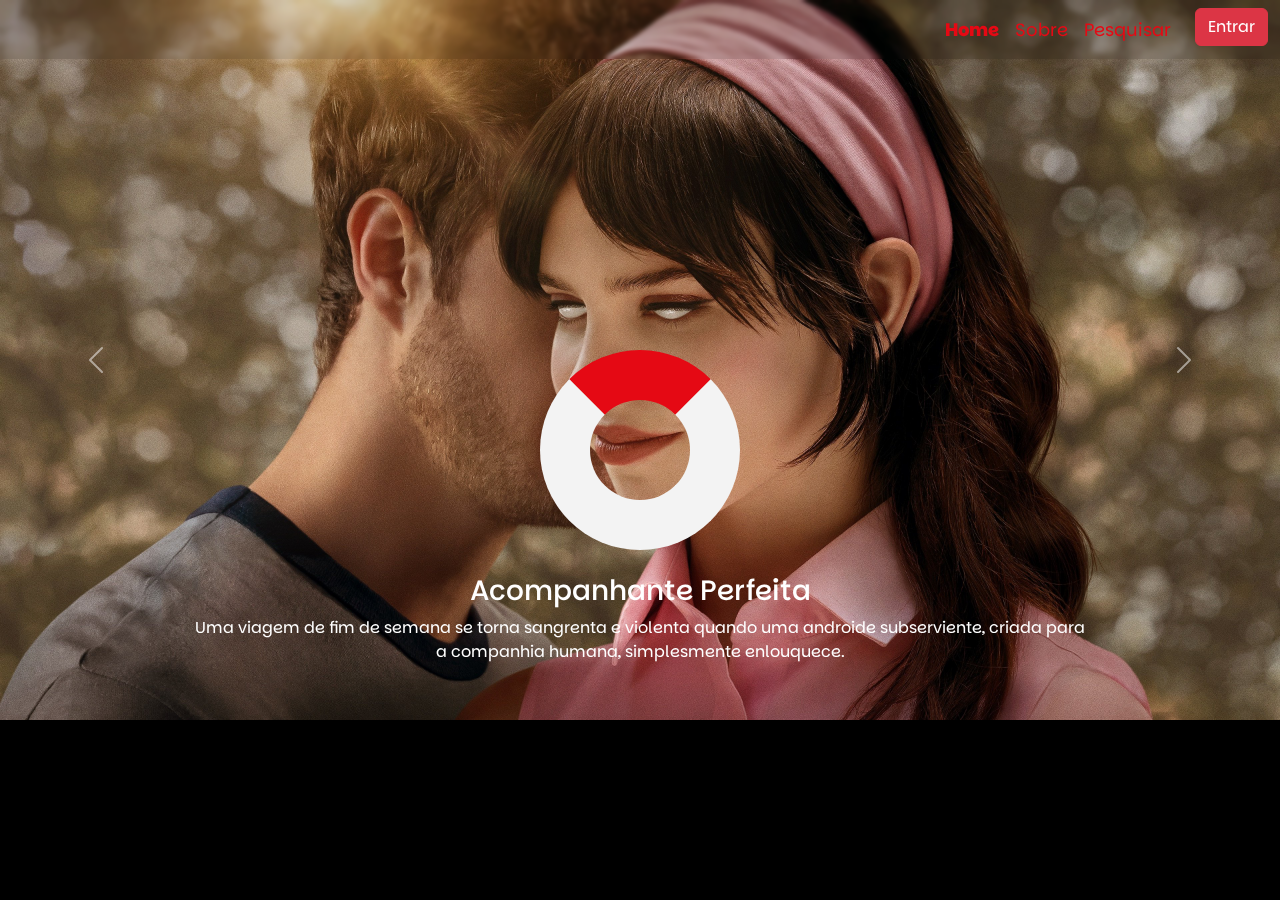
==== index.html @ 79a77453 "Completo até o banner do index.html" ====
<!DOCTYPE html>
<html lang="pt-br">
<head>
    <meta charset="UTF-8">
    <meta name="viewport" content="width=device-width, initial-scale=1.0" />
    <title>GMovies</title>
    <link rel="shortcut icon" href="img/favicon.png" type="image/x-icon" />
    <link 
    rel="stylesheet" 
    href="https://cdn.jsdelivr.net/npm/bootstrap@5.3.3/dist/css/bootstrap.min.css"
    />
    <link rel="stylesheet" href="css/main.css" />
    <link rel="stylesheet" href="css/index.css" />
</head>
<body>
    <div class="loader"></div>
    <!-- navbar start -->
     <nav class="navbar navbar-expand-lg navbar-dark fixed-top">
        <div class="container-fluid">
            <a class="navbar-brand" href="index.html">

            </a>
            <button 
            class="navbar-toggler"
            type="button"
            data-bs-toggle="collapse"
            data-bs-target="#navbarNav"
            aria-controls="navbarNav"
            aria-expanded="false"
            aria-label="Toggle navigation"
            >
                <span class="navbar-toggler-icon"></span>
            </button>
            <div class="collapse navbar-collapse" id="navbarNav">
                <ul class="navbar-nav ms-auto">
                    <li class="nav-item">
                        <a class="nav-link active" aria-current="page" href="index.html">Home</a>
                    </li>
                    <li class="nav-item">
                        <a class="nav-link" href="sobre.html">Sobre</a>
                    </li>
                    <li class="nav-item">
                        <a class="nav-link" href="pesquisar.html">Pesquisar</a>
                    </li>
                    <li>
                        <a class="btn btn-danger ms-sm-3 text-white" href="login.html">Entrar</a>
                    </li>
                </ul>
            </div>
        </div>
     </nav>
</body>
</html>
<!-- navbar end-->

<!-- banner start-->
 <div class="container-fluid p-0">
    <div
    id="carouselBanner"
    class="carousel slide carousel-light carousel-fade"
    data-bs-ride="carousel">
        <div id="carousel-home" class="carousel-inner">
            <div class="carousel-item active" data-bs-interval="8000">
                <img 
                src="img/banner/moana2.jpg"
                class="d-block w-100" 
                alt="Moana 2"
                />
                <div class="carousel-caption d-md-block">
                    <h3>Moana 2</h3>
                    <p class="d-none d-md-block">
                        Depois de receber um chamado inesperado de seus ancestrais 
                        navegadores, Moana vai viajar para mares distantes da Oceania, 
                        em águas perdidas em uma aventura perigosa.
                    </p>
                </div>
            </div>
            <div class="carousel-item active" data-bs-interval="8000">
                <img 
                src="img/banner/capitao-america-4.jpg"
                class="d-block w-100" 
                alt="Capitão América: Adimirável Mundo Novo"
                />
                <div class="carousel-caption d-md-block">
                    <h3>Capitão América: Adimirável Mundo Novo</h3>
                    <p class="d-none d-md-block">
                        Após se encontrar com o recém-eleito presidente dos EUA, 
                        Thaddeus Ross, Sam se vê no meio de um incidente internacional.
                        Ele deve descobrir o motivo por trás de uma conspiração global 
                        nefasta antes que o verdadeiro gênio faça o mundo inteiro ser 
                        dominado pelo vermelho.
                    </p>
                </div>
            </div>
            <div class="carousel-item active" data-bs-interval="8000">
                <img 
                src="img/banner/entre-montanhas.jpg"
                class="d-block w-100" 
                alt="Entre Montanhas"
                />
                <div class="carousel-caption d-md-block">
                    <h3>Entre Montanhas</h3>
                    <p class="d-none d-md-block">
                        Dois agentes altamente treinados se aproximam à distância após 
                        serem enviados para proteger lados opostos de um desfiladeiro 
                        misterioso. Quando um mal emerge, eles precisam trabalhar juntos 
                        para sobreviver ao que está lá dentro.
                    </p>
                </div>
            </div>
            <div class="carousel-item active" data-bs-interval="8000">
                <img 
                src="img/banner/acompanhante-perfeita.jpg"
                class="d-block w-100" 
                alt="Acompanhante Perfeita"
                />
                <div class="carousel-caption d-md-block">
                    <h3>Acompanhante Perfeita</h3>
                    <p class="d-none d-md-block">
                        Uma viagem de fim de semana se torna sangrenta e violenta quando 
                        uma androide subserviente, criada para a companhia humana, 
                        simplesmente enlouquece.
                    </p>
                </div>
            </div>
        </div>
        <button
        class="carousel-control-prev"
        type="button"
        data-bs-target="#carouselBanner"
        data-bs-slide="prev">
            <span class="carousel-control-prev-icon" aria-hidden="true"></span>
            <span class="visually-hidden">Anterior</span>
        </button>
        <button
        class="carousel-control-next"
        type="button"
        data-bs-target="#carouselBanner"
        data-bs-slide="next">
            <span class="carousel-control-next-icon" aria-hidden="true"></span>
            <span class="visually-hidden">Próximo</span>
        </button>
    </div>
 </div>
 <!-- banner end -->
---- css/main.css ----
@import url("https://cdn.jsdelivr.net/npm/bootstrap-icons@1.11.3/font/bootstrap-icons.min.css");
@import url("https://fonts.googleapis.com/css2?family=Parkinsans:wght@300..800&display=swap");
@import url("https://fonts.googleapis.com/css2?family=Bokor&display=swap");

*{
    margin: 0;
    padding: 0;
}

html, body {
    font-family: 'Parkinsans', 'Ubuntu', sans-serif;
    font-optical-sizing: auto;
    background-color: #000000;
}

body {
    overflow-x: hidden;
    overflow-y: scroll;
}

.navbar {
    backdrop-filter: blur(2px);
    background: rgba(0, 0, 0, 0.1);
}

.pos-0 {
    top: 0;
    left: 0;
    right: 0;
}

.navbar-nav .nav-item .nav-link {
    color: #E50914;
    font-size: 18px;
}

a.nav-link.active {
    font-weight: 800;
}

.scrolled {
    background-color: #000000;
}

.loader {
    position: absolute;
    left: 50%;
    top: 50%;
    z-index: 100;
    width: 200px;
    height: 200px;
    margin: -100px 0 0 -100px;
    border: 50px solid #f3f3f3;
    border-radius: 50%;
    border-top: 50px solid #E50914;
    -webkit-animation: spin 2s linear infinite;
    animation: spin 2s linear infinite;
}

@-webkit-keyframes spin {
    0% {
        -webkit-transform: rotate(0deg);
    }

    100% {
        -webkit-transform: rotate(360deg);
    }
}

@keyframes spin {
    0% {
        transform: rotate(0deg);
    }

    100% {
        transform: rotate(360deg);
    }
}
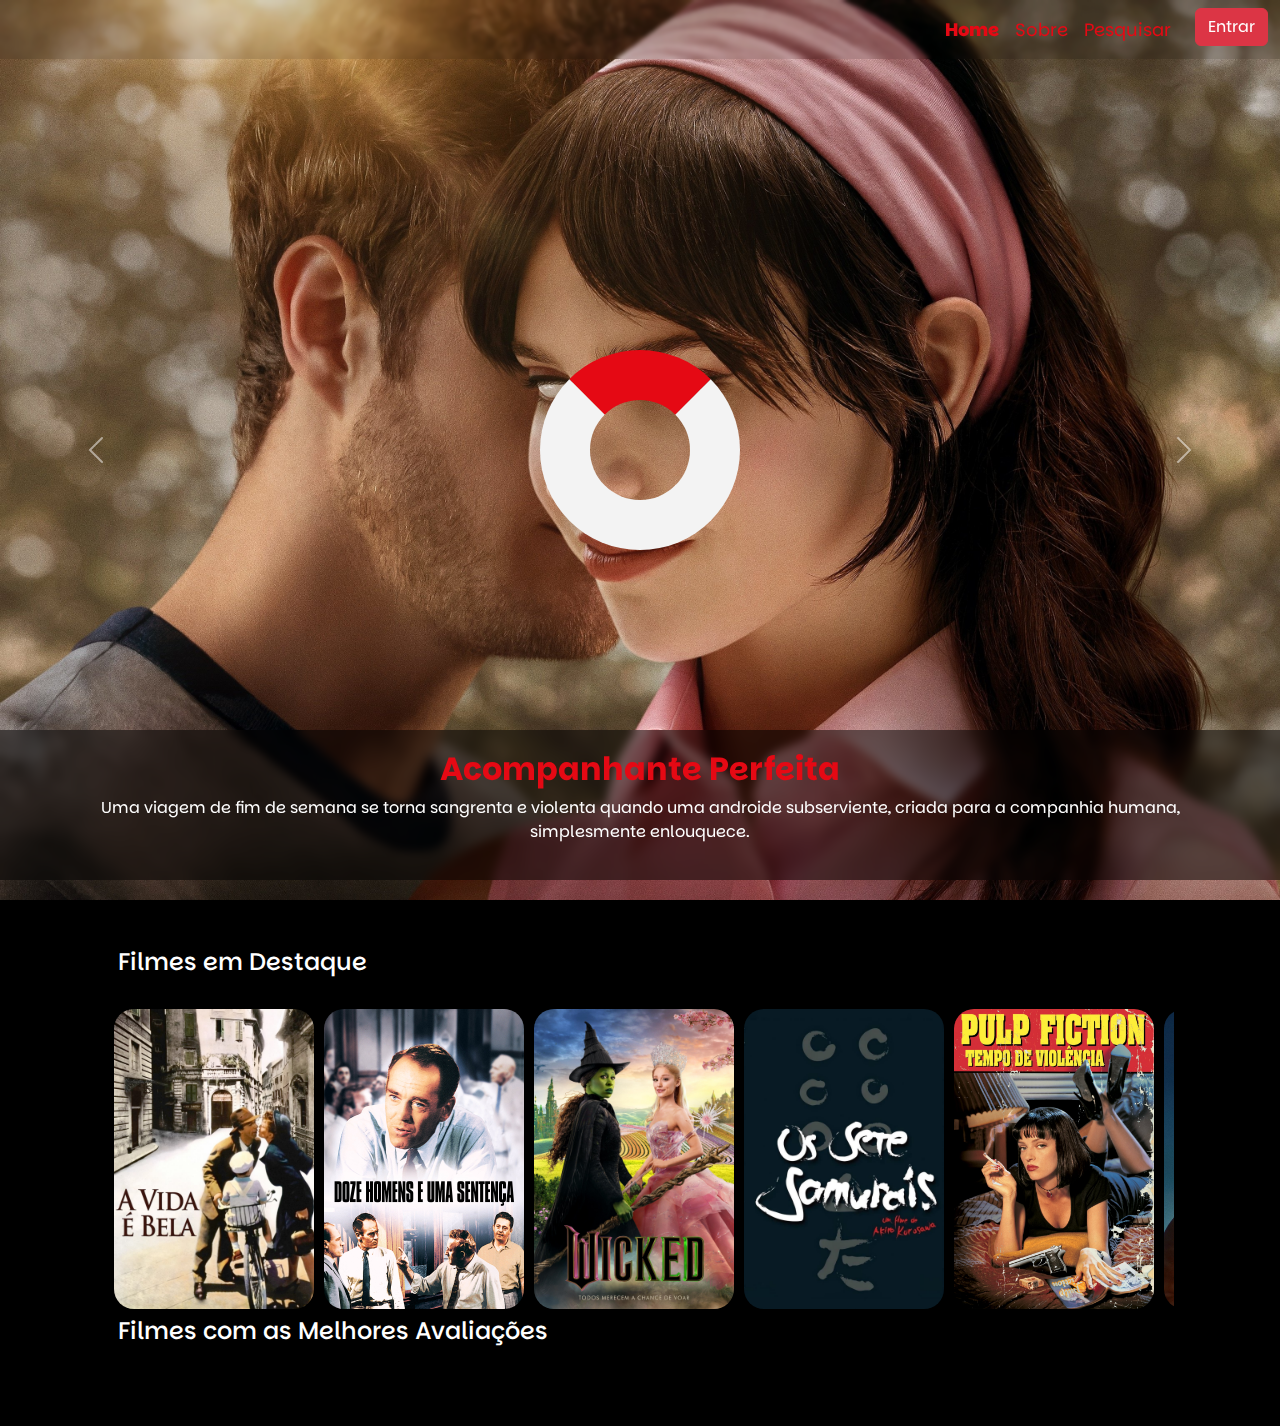
==== commit f6af8283: "Feito até o slide 59" ====
--- a/index.html
+++ b/index.html
@@ -49,97 +49,116 @@
             </div>
         </div>
      </nav>
-</body>
-</html>
-<!-- navbar end-->
 
-<!-- banner start-->
- <div class="container-fluid p-0">
-    <div
-    id="carouselBanner"
-    class="carousel slide carousel-light carousel-fade"
-    data-bs-ride="carousel">
-        <div id="carousel-home" class="carousel-inner">
-            <div class="carousel-item active" data-bs-interval="8000">
-                <img 
-                src="img/banner/moana2.jpg"
-                class="d-block w-100" 
-                alt="Moana 2"
-                />
-                <div class="carousel-caption d-md-block">
-                    <h3>Moana 2</h3>
-                    <p class="d-none d-md-block">
+        <!-- navbar end-->
+
+        <!-- banner start-->
+    <div class="container-fluid p-0">
+        <div
+        id="carouselBanner"
+        class="carousel slide carousel-light carousel-fade"
+        data-bs-ride="carousel">
+            <div id="carousel-home" class="carousel-inner">
+                <div class="carousel-item active" data-bs-interval="8000">
+                    <img 
+                    src="img/banner/moana2.jpg"
+                    class="d-block w-100" 
+                    alt="Moana 2"
+                    />
+                    <div class="carousel-caption d-md-block">
+                        <h3>Moana 2</h3>
+                        <p class="d-none d-md-block">
                         Depois de receber um chamado inesperado de seus ancestrais 
                         navegadores, Moana vai viajar para mares distantes da Oceania, 
                         em águas perdidas em uma aventura perigosa.
-                    </p>
+                        </p>
+                    </div>
                 </div>
-            </div>
-            <div class="carousel-item active" data-bs-interval="8000">
-                <img 
-                src="img/banner/capitao-america-4.jpg"
-                class="d-block w-100" 
-                alt="Capitão América: Adimirável Mundo Novo"
-                />
-                <div class="carousel-caption d-md-block">
-                    <h3>Capitão América: Adimirável Mundo Novo</h3>
-                    <p class="d-none d-md-block">
+                <div class="carousel-item active" data-bs-interval="8000">
+                    <img 
+                    src="img/banner/capitao-america-4.jpg"
+                    class="d-block w-100" 
+                    alt="Capitão América: Adimirável Mundo Novo"
+                    />
+                    <div class="carousel-caption d-md-block">
+                        <h3>Capitão América: Adimirável Mundo Novo</h3>
+                        <p class="d-none d-md-block">
                         Após se encontrar com o recém-eleito presidente dos EUA, 
                         Thaddeus Ross, Sam se vê no meio de um incidente internacional.
                         Ele deve descobrir o motivo por trás de uma conspiração global 
                         nefasta antes que o verdadeiro gênio faça o mundo inteiro ser 
                         dominado pelo vermelho.
-                    </p>
+                        </p>
+                    </div>
                 </div>
-            </div>
-            <div class="carousel-item active" data-bs-interval="8000">
-                <img 
-                src="img/banner/entre-montanhas.jpg"
-                class="d-block w-100" 
-                alt="Entre Montanhas"
-                />
-                <div class="carousel-caption d-md-block">
-                    <h3>Entre Montanhas</h3>
-                    <p class="d-none d-md-block">
+                <div class="carousel-item active" data-bs-interval="8000">
+                    <img 
+                    src="img/banner/entre-montanhas.jpg"
+                    class="d-block w-100" 
+                    alt="Entre Montanhas"
+                    />
+                    <div class="carousel-caption d-md-block">
+                        <h3>Entre Montanhas</h3>
+                        <p class="d-none d-md-block">
                         Dois agentes altamente treinados se aproximam à distância após 
                         serem enviados para proteger lados opostos de um desfiladeiro 
                         misterioso. Quando um mal emerge, eles precisam trabalhar juntos 
                         para sobreviver ao que está lá dentro.
-                    </p>
+                        </p>
+                    </div>
                 </div>
-            </div>
-            <div class="carousel-item active" data-bs-interval="8000">
-                <img 
-                src="img/banner/acompanhante-perfeita.jpg"
-                class="d-block w-100" 
-                alt="Acompanhante Perfeita"
-                />
-                <div class="carousel-caption d-md-block">
-                    <h3>Acompanhante Perfeita</h3>
-                    <p class="d-none d-md-block">
+                <div class="carousel-item active" data-bs-interval="8000">
+                    <img 
+                    src="img/banner/acompanhante-perfeita.jpg"
+                    class="d-block w-100" 
+                    alt="Acompanhante Perfeita"
+                    />
+                    <div class="carousel-caption d-md-block">
+                        <h3>Acompanhante Perfeita</h3>
+                        <p class="d-none d-md-block">
                         Uma viagem de fim de semana se torna sangrenta e violenta quando 
                         uma androide subserviente, criada para a companhia humana, 
                         simplesmente enlouquece.
-                    </p>
+                        </p>
+                    </div>
                 </div>
             </div>
+            <button
+            class="carousel-control-prev"
+            type="button"
+            data-bs-target="#carouselBanner"
+            data-bs-slide="prev">
+                <span class="carousel-control-prev-icon" aria-hidden="true"></span>
+                <span class="visually-hidden">Anterior</span>
+            </button>
+            <button
+            class="carousel-control-next"
+            type="button"
+            data-bs-target="#carouselBanner"
+            data-bs-slide="next">
+                <span class="carousel-control-next-icon" aria-hidden="true"></span>
+                <span class="visually-hidden">Próximo</span>
+            </button>
         </div>
-        <button
-        class="carousel-control-prev"
-        type="button"
-        data-bs-target="#carouselBanner"
-        data-bs-slide="prev">
-            <span class="carousel-control-prev-icon" aria-hidden="true"></span>
-            <span class="visually-hidden">Anterior</span>
-        </button>
-        <button
-        class="carousel-control-next"
-        type="button"
-        data-bs-target="#carouselBanner"
-        data-bs-slide="next">
-            <span class="carousel-control-next-icon" aria-hidden="true"></span>
-            <span class="visually-hidden">Próximo</span>
-        </button>
     </div>
- </div>
- <!-- banner end -->+    <!-- banner end -->
+
+    <div class="container my-5 px-5">
+        <!-- Trending Movies Start -->
+        <div class="row">
+            <h4 class="text-white"> Filmes em Destaque</h4>
+            <div id="trendingMovies" class="rowposter mt-3 p-2"></div>
+        </div>
+
+        <!-- Top Rated Movies Start -->
+        <div>
+            <h4 class="text-white">Filmes com as Melhores Avaliações</h4>
+            <div id="topRatedMovies" class="rowposter mt-3 p-2"></div>
+        </div>
+    </div>
+
+    <script src="https://cdn.jsdelivr.net/npm/bootstrap@5.3.3/dist/js/bootstrap.bundle.min.js"></script>
+    <script src="js/main.js"></script>
+    <script src="js/index.js"></script>
+</body>
+</html>--- a/css/index.css
+++ b/css/index.css
@@ -0,0 +1,55 @@
+#carousel-home {
+    height: 100vh;
+}
+
+#carousel-home .carousel-item img {
+    height: 100vh;
+    object-fit: cover;
+}
+
+.carousel-inner .carousel-caption {
+    background: rgba(0, 0, 0, 0.5);
+    backdrop-filter: blur(5px);
+    width: 100%;
+    left: 0;
+    padding-left: 100px;
+    padding-right: 100px;
+}
+
+#carousel-home .carousel-caption h3 {
+    color: #E50914;
+    font-weight: bolder;
+    font-size: 32px;
+}
+
+@media only screen and (max-windth: 500px) {
+    #carousel-home .carousel-caption h3 {
+        font-size: 26px;
+    }
+}
+
+.rowposter {
+    display: flex;
+    overflow-y: hidden;
+    overflow-x: scroll;
+}
+
+.rowposter a {
+    cursor: inherit;
+}
+
+.rowimg:hover {
+    transform: scale(1.10);
+}
+.rowposter::-webkit-scrollbar {
+    display: none;
+}
+
+.rowposter a img {
+    margin-right: 10px;
+    border-radius: 20px;
+    box-sizing: content-box;
+    transition: transform 450ms;
+    max-height: 300px;
+    object-fit: contain;
+}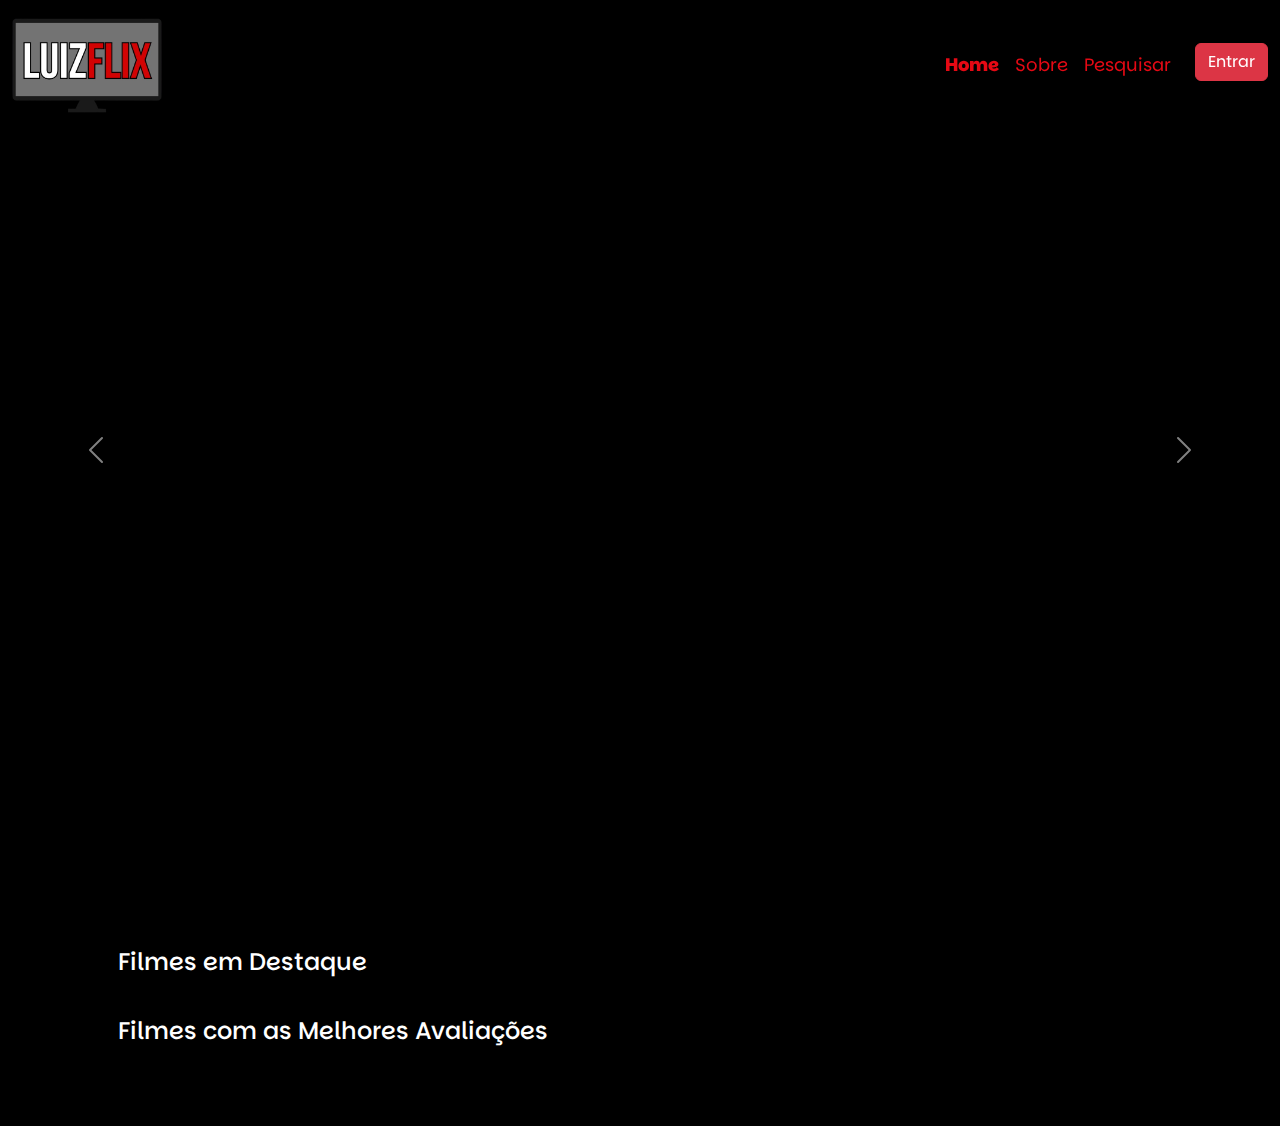
==== commit aab6f439: "LuizFlix concluído!!!" ====
--- a/index.html
+++ b/index.html
@@ -3,8 +3,8 @@
 <head>
     <meta charset="UTF-8">
     <meta name="viewport" content="width=device-width, initial-scale=1.0" />
-    <title>GMovies</title>
-    <link rel="shortcut icon" href="img/favicon.png" type="image/x-icon" />
+    <title>LuizFlix - Filmes</title>
+    <link rel="shortcut icon" href="img/icone.png" type="image/x-icon" />
     <link 
     rel="stylesheet" 
     href="https://cdn.jsdelivr.net/npm/bootstrap@5.3.3/dist/css/bootstrap.min.css"
@@ -18,7 +18,12 @@
      <nav class="navbar navbar-expand-lg navbar-dark fixed-top">
         <div class="container-fluid">
             <a class="navbar-brand" href="index.html">
-
+                <img 
+                      src="./img/logo-horizontal.png" 
+                      alt="Logo"
+                      width="150"
+                      class="logo"
+                    />
             </a>
             <button 
             class="navbar-toggler"
